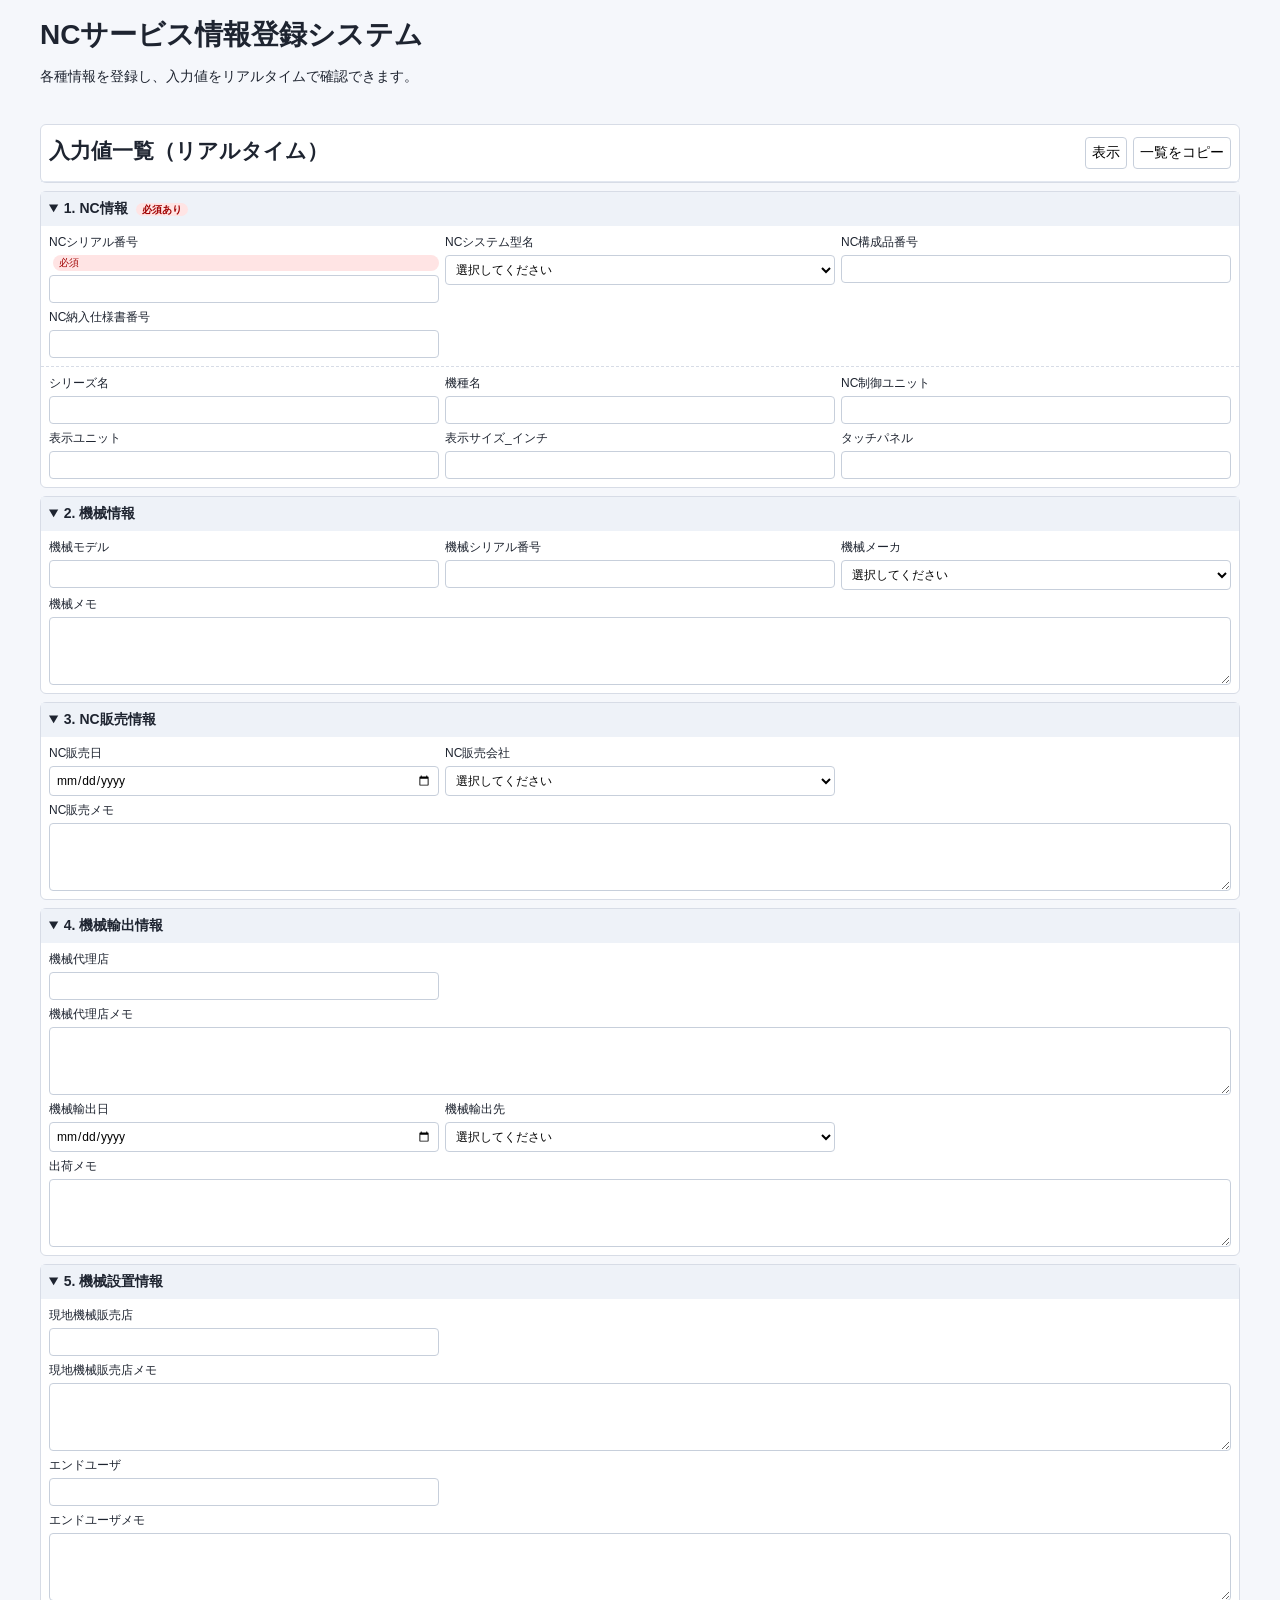
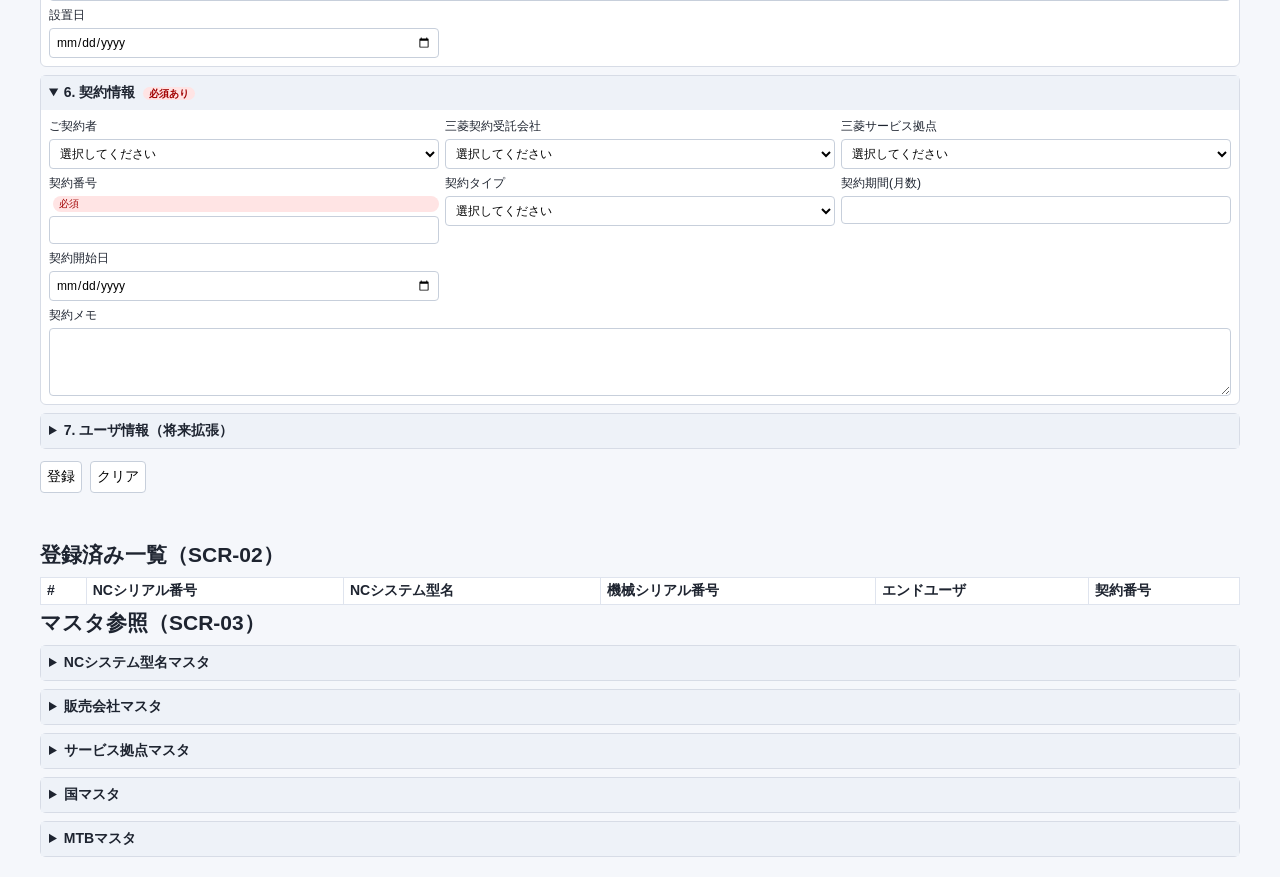
==== index.html @ c109bd51 "入力値一覧パネルを折りたたみ可能にして初期表示を縮小 Agent-Logs-Url: https://github.com/yoshidak1121-cmd/GDH_input-_MachineInf" ====
<!doctype html>
<html lang="ja">
<head>
  <meta charset="UTF-8" />
  <meta name="viewport" content="width=device-width, initial-scale=1.0" />
  <title>NCサービス情報登録システム</title>
  <link rel="stylesheet" href="css/style.css" />
</head>
<body>
  <header>
    <h1>NCサービス情報登録システム</h1>
    <p>各種情報を登録し、入力値をリアルタイムで確認できます。</p>
  </header>

  <main>
    <section id="live-summary" class="sticky-panel">
      <div class="panel-head">
        <h2>入力値一覧（リアルタイム）</h2>
        <div class="panel-actions">
          <button type="button" id="toggle-live-summary-btn" aria-expanded="false" aria-controls="live-summary-body">表示</button>
          <button type="button" id="copy-list-btn">一覧をコピー</button>
        </div>
      </div>
      <div class="panel-body" id="live-summary-body" hidden>
        <table id="current-values-table">
          <thead><tr><th>項目</th><th>値</th></tr></thead>
          <tbody></tbody>
        </table>
      </div>
    </section>

    <form id="registration-form" novalidate>
      <details open>
        <summary>1. NC情報 <span class="badge required">必須あり</span></summary>
        <div class="grid">
          <label>NCシリアル番号 <span class="badge required">必須</span><input name="ncSerial" required maxlength="100" /></label>
          <label>NCシステム型名
            <select name="ncSystemModel"><option value="">選択してください</option></select>
          </label>
          <label>NC構成品番号<input name="ncPartNumber" maxlength="100" /></label>
          <label>NC納入仕様書番号<input name="ncSpecNumber" maxlength="100" /></label>
        </div>
        <div class="sub-grid">
          <label>シリーズ名<input name="seriesName" readonly /></label>
          <label>機種名<input name="modelName" readonly /></label>
          <label>NC制御ユニット<input name="controlUnit" readonly /></label>
          <label>表示ユニット<input name="displayUnit" readonly /></label>
          <label>表示サイズ_インチ<input name="displaySizeInch" readonly /></label>
          <label>タッチパネル<input name="touchPanel" readonly /></label>
        </div>
      </details>

      <details open>
        <summary>2. 機械情報</summary>
        <div class="grid">
          <label>機械モデル<input name="machineModel" /></label>
          <label>機械シリアル番号<input name="machineSerial" /></label>
          <label>機械メーカ
            <select name="machineMaker"><option value="">選択してください</option></select>
          </label>
          <label class="full">機械メモ<textarea name="machineMemo" maxlength="300"></textarea></label>
        </div>
      </details>

      <details open>
        <summary>3. NC販売情報</summary>
        <div class="grid">
          <label>NC販売日<input name="ncSaleDate" type="date" /></label>
          <label>NC販売会社
            <select name="ncSalesCompany"><option value="">選択してください</option></select>
          </label>
          <label class="full">NC販売メモ<textarea name="ncSaleMemo" maxlength="300"></textarea></label>
        </div>
      </details>

      <details open>
        <summary>4. 機械輸出情報</summary>
        <div class="grid">
          <label>機械代理店<input name="machineAgency" /></label>
          <label class="full">機械代理店メモ<textarea name="machineAgencyMemo" maxlength="300"></textarea></label>
          <label>機械輸出日<input name="machineExportDate" type="date" /></label>
          <label>機械輸出先
            <select name="exportCountry"><option value="">選択してください</option></select>
          </label>
          <label class="full">出荷メモ<textarea name="shipmentMemo" maxlength="300"></textarea></label>
        </div>
      </details>

      <details open>
        <summary>5. 機械設置情報</summary>
        <div class="grid">
          <label>現地機械販売店<input name="localDealer" /></label>
          <label class="full">現地機械販売店メモ<textarea name="localDealerMemo" maxlength="300"></textarea></label>
          <label>エンドユーザ<input name="endUser" /></label>
          <label class="full">エンドユーザメモ<textarea name="endUserMemo" maxlength="300"></textarea></label>
          <label>設置日<input name="installationDate" type="date" /></label>
        </div>
      </details>

      <details open>
        <summary>6. 契約情報 <span class="badge required">必須あり</span></summary>
        <div class="grid">
          <label>ご契約者
            <select name="contractCustomerType">
              <option value="">選択してください</option>
              <option value="MTB">MTB</option>
              <option value="Dealer">Dealer</option>
              <option value="EndUser">EndUser</option>
            </select>
          </label>
          <label>三菱契約受託会社
            <select name="contractCompany"><option value="">選択してください</option></select>
          </label>
          <label>三菱サービス拠点
            <select name="serviceBase"><option value="">選択してください</option></select>
          </label>
          <label>契約番号 <span class="badge required">必須</span><input name="contractNumber" required /></label>
          <label>契約タイプ
            <select name="contractType">
              <option value="">選択してください</option>
              <option value="FULL">FULL</option>
              <option value="PARTS">PARTS</option>
              <option value="EWC">EWC</option>
            </select>
          </label>
          <label for="contractMonths">契約期間(月数)
            <input id="contractMonths" name="contractMonths" type="number" min="0" step="1" inputmode="numeric" />
          </label>
          <label>契約開始日<input name="contractStartDate" type="date" /></label>
          <label class="full">契約メモ<textarea name="contractMemo" maxlength="300"></textarea></label>
        </div>
      </details>

      <details>
        <summary>7. ユーザ情報（将来拡張）</summary>
        <div class="grid">
          <label>ユーザID<input name="userId" /></label>
          <label>ユーザ種別
            <select name="userType">
              <option value="">選択してください</option>
              <option value="MTB">MTB</option>
              <option value="Dealer">Dealer</option>
              <option value="EndUser">EndUser</option>
              <option value="Mitsubishi">Mitsubishi</option>
            </select>
          </label>
          <label>会社名<input name="companyName" /></label>
          <label>部署名<input name="departmentName" /></label>
          <label>担当者名<input name="contactName" /></label>
          <label>メールアドレス<input name="email" type="email" /></label>
          <label>電話番号<input name="phone" /></label>
          <label>国
            <select name="userCountry"><option value="">選択してください</option></select>
          </label>
          <label class="full">住所<textarea name="address" maxlength="300"></textarea></label>
          <label class="full">備考<textarea name="userNote" maxlength="300"></textarea></label>
        </div>
      </details>

      <div class="actions">
        <button type="submit">登録</button>
        <button type="button" id="clear-btn">クリア</button>
      </div>
      <p id="form-error" role="alert"></p>
    </form>

    <section>
      <h2>登録済み一覧（SCR-02）</h2>
      <table id="records-table">
        <thead>
          <tr>
            <th>#</th><th>NCシリアル番号</th><th>NCシステム型名</th><th>機械シリアル番号</th><th>エンドユーザ</th><th>契約番号</th>
          </tr>
        </thead>
        <tbody></tbody>
      </table>
    </section>

    <section>
      <h2>マスタ参照（SCR-03）</h2>
      <div id="master-reference"></div>
    </section>
  </main>

  <script type="module" src="js/app.js"></script>
</body>
</html>
---- css/style.css ----
:root {
  font-family: "Segoe UI", "Hiragino Kaku Gothic ProN", Meiryo, sans-serif;
  font-size: 14px;
}

body {
  margin: 0;
  background: #f5f7fb;
  color: #1e2430;
}

header, main {
  max-width: 1200px;
  margin: 0 auto;
  padding: 12px;
}

h1, h2 {
  margin: 4px 0 8px;
}

details {
  border: 1px solid #d7dce6;
  background: #fff;
  border-radius: 6px;
  margin-bottom: 8px;
}

summary {
  cursor: pointer;
  font-weight: 600;
  padding: 8px;
  background: #eef2f8;
}

.grid, .sub-grid {
  display: grid;
  grid-template-columns: repeat(3, minmax(220px, 1fr));
  gap: 6px;
  padding: 8px;
}

.sub-grid {
  border-top: 1px dashed #d7dce6;
}

.full {
  grid-column: 1 / -1;
}

label {
  display: flex;
  flex-direction: column;
  gap: 4px;
  font-size: 12px;
}

input, select, textarea, button {
  font: inherit;
  padding: 6px;
  border: 1px solid #c7cfdb;
  border-radius: 4px;
  background: #fff;
}

textarea {
  min-height: 54px;
  resize: vertical;
}

.badge {
  font-size: 10px;
  padding: 1px 6px;
  border-radius: 999px;
  margin-left: 4px;
}

.badge.required {
  background: #ffe4e4;
  color: #a10000;
}

.actions {
  display: flex;
  gap: 8px;
  margin: 12px 0;
}

.sticky-panel {
  position: sticky;
  top: 0;
  z-index: 3;
  background: #ffffffee;
  backdrop-filter: blur(2px);
  border: 1px solid #d7dce6;
  border-radius: 6px;
  margin-bottom: 8px;
}

.panel-head {
  display: flex;
  justify-content: space-between;
  align-items: center;
  padding: 8px;
  border-bottom: 1px solid #e2e7f0;
}

.panel-actions {
  display: flex;
  gap: 6px;
}

.panel-body {
  max-height: 160px;
  overflow: auto;
}

#form-error {
  font-weight: 600;
  min-height: 20px;
}

#form-error.error {
  color: #a10000;
}

#form-error.success {
  color: #0a6a2f;
}

table {
  border-collapse: collapse;
  width: 100%;
  background: #fff;
}

th, td {
  border: 1px solid #dfe4ee;
  padding: 4px 6px;
  text-align: left;
  vertical-align: top;
}

@media (max-width: 900px) {
  .grid, .sub-grid {
    grid-template-columns: 1fr;
  }
}
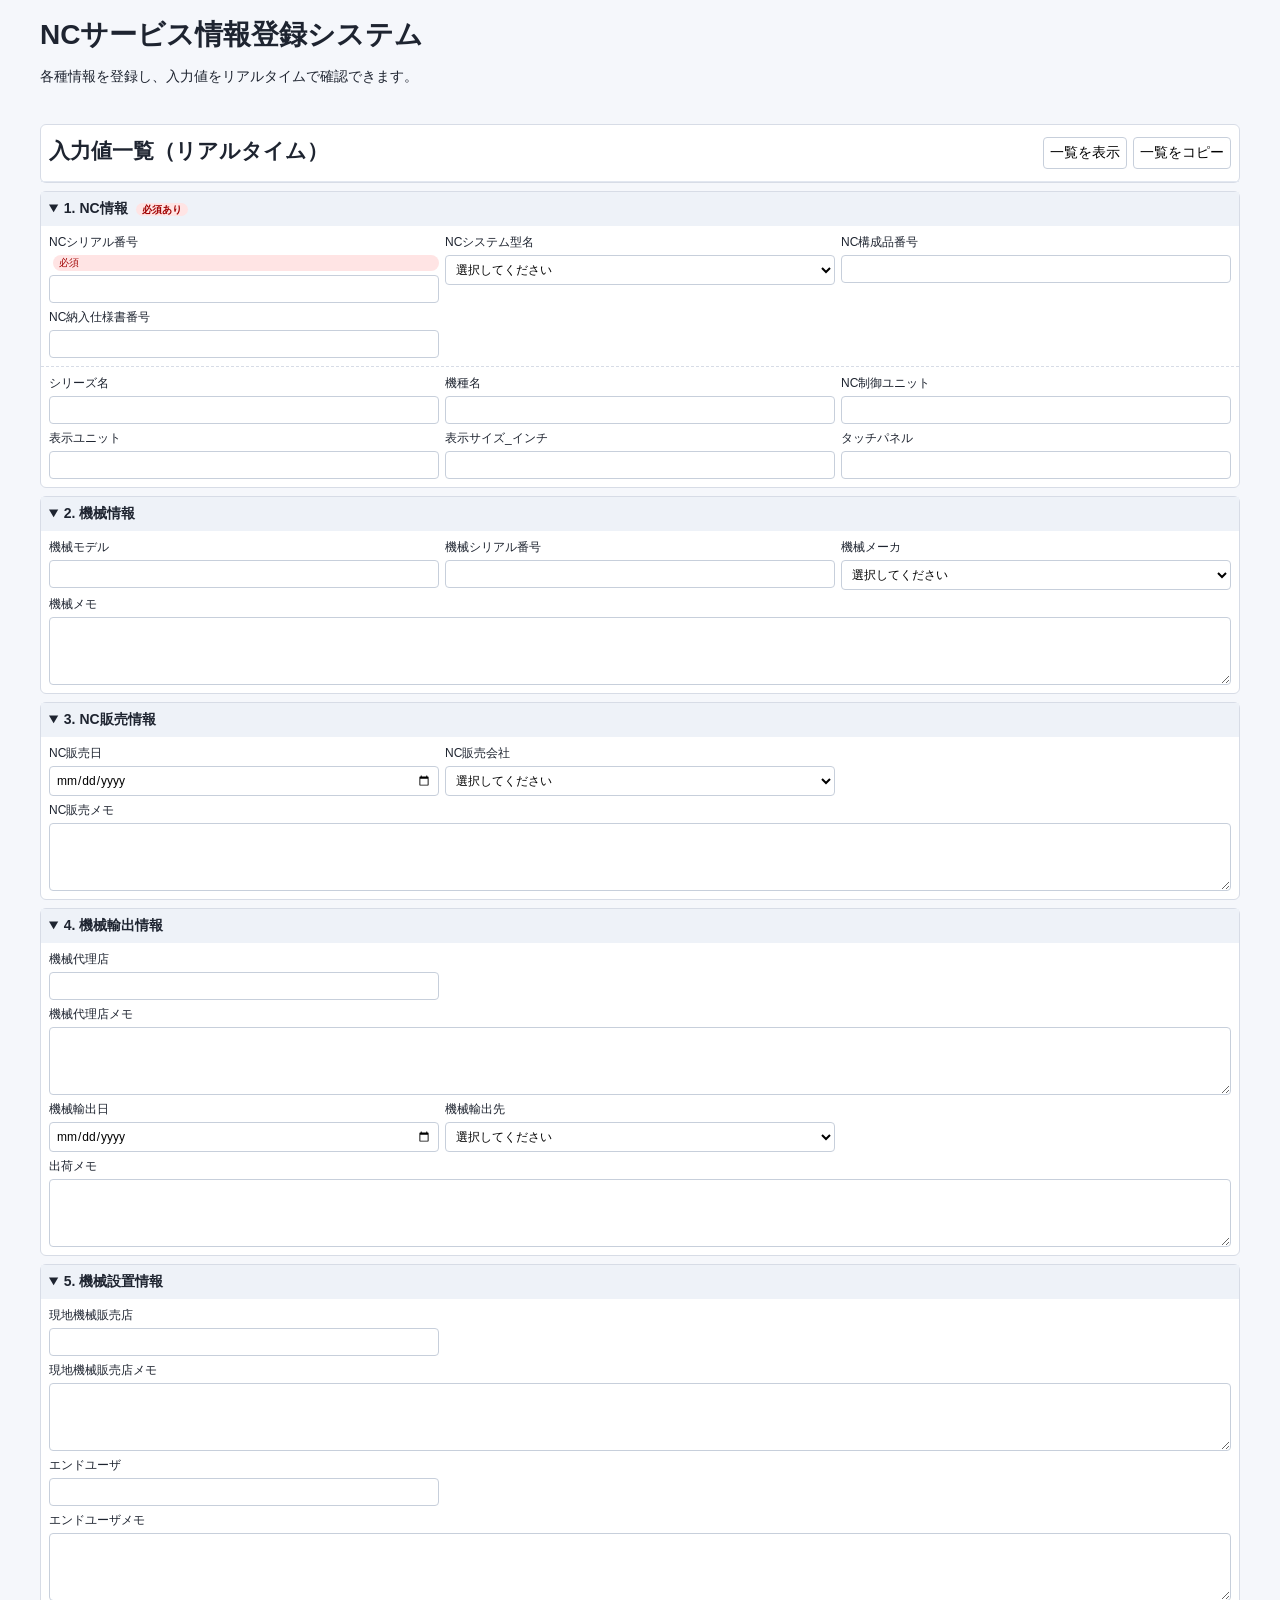
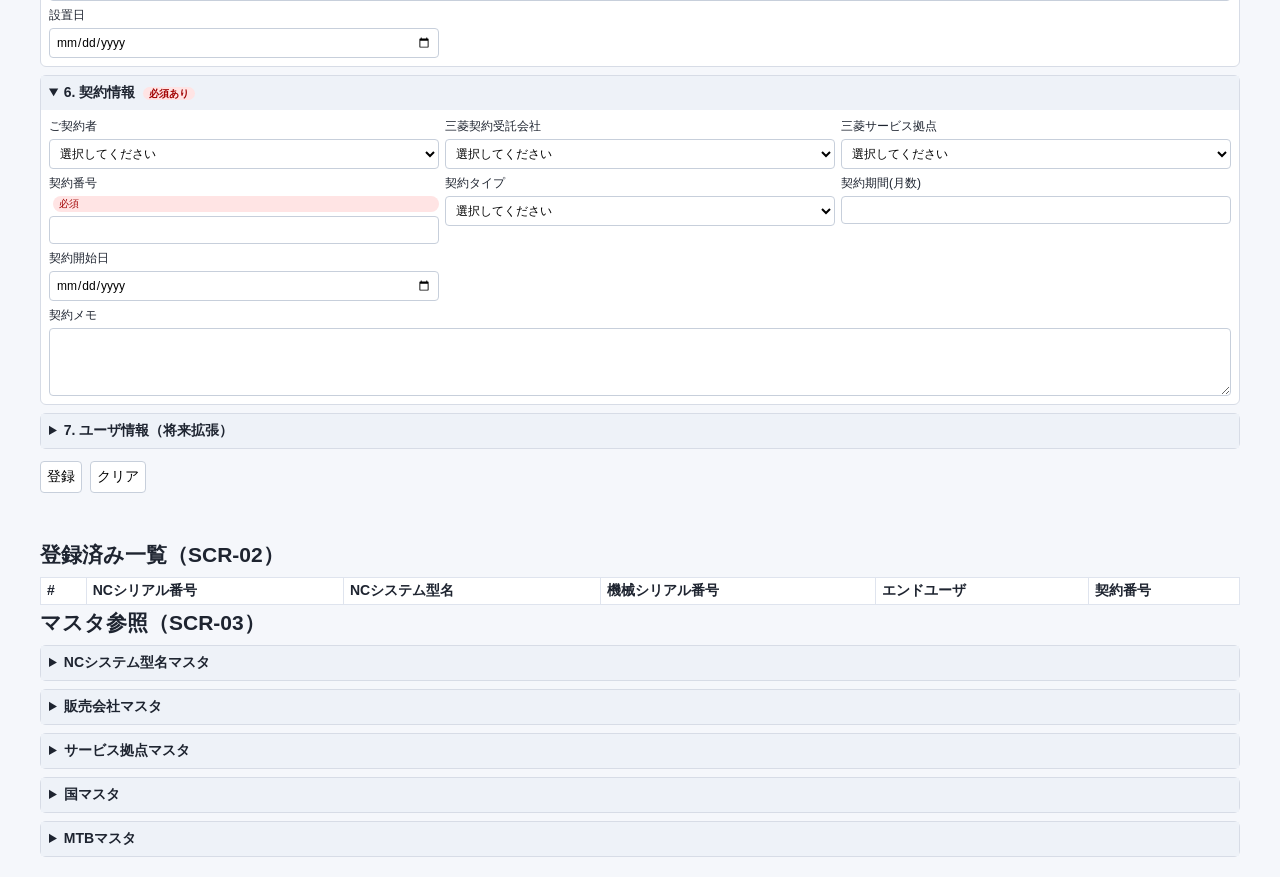
==== commit 435954f4: "表示トグル文言を初期状態に合わせて明確化 Agent-Logs-Url: https://github.com/yoshidak1121-cmd/GDH_input-_MachineInfo/sess" ====
--- a/index.html
+++ b/index.html
@@ -17,7 +17,7 @@
       <div class="panel-head">
         <h2>入力値一覧（リアルタイム）</h2>
         <div class="panel-actions">
-          <button type="button" id="toggle-live-summary-btn" aria-expanded="false" aria-controls="live-summary-body">表示</button>
+          <button type="button" id="toggle-live-summary-btn" aria-expanded="false" aria-controls="live-summary-body">一覧を表示</button>
           <button type="button" id="copy-list-btn">一覧をコピー</button>
         </div>
       </div>
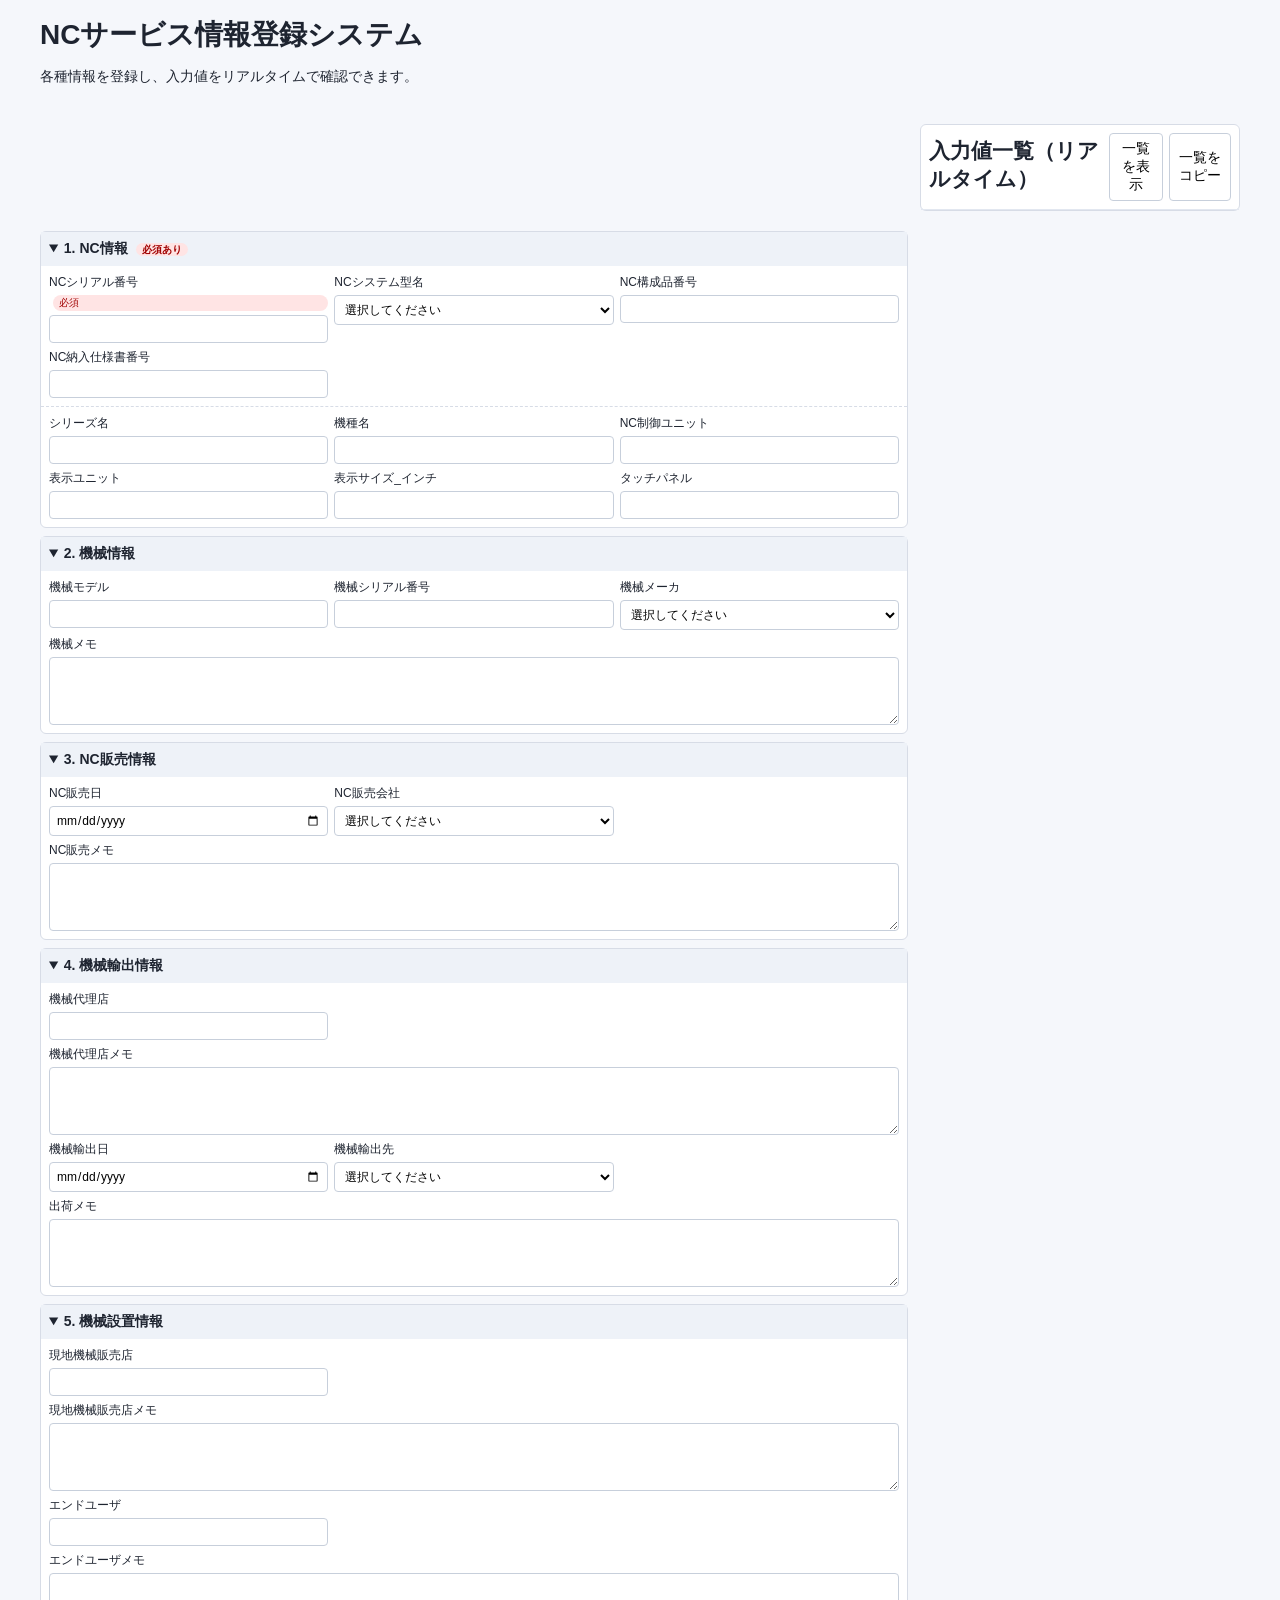
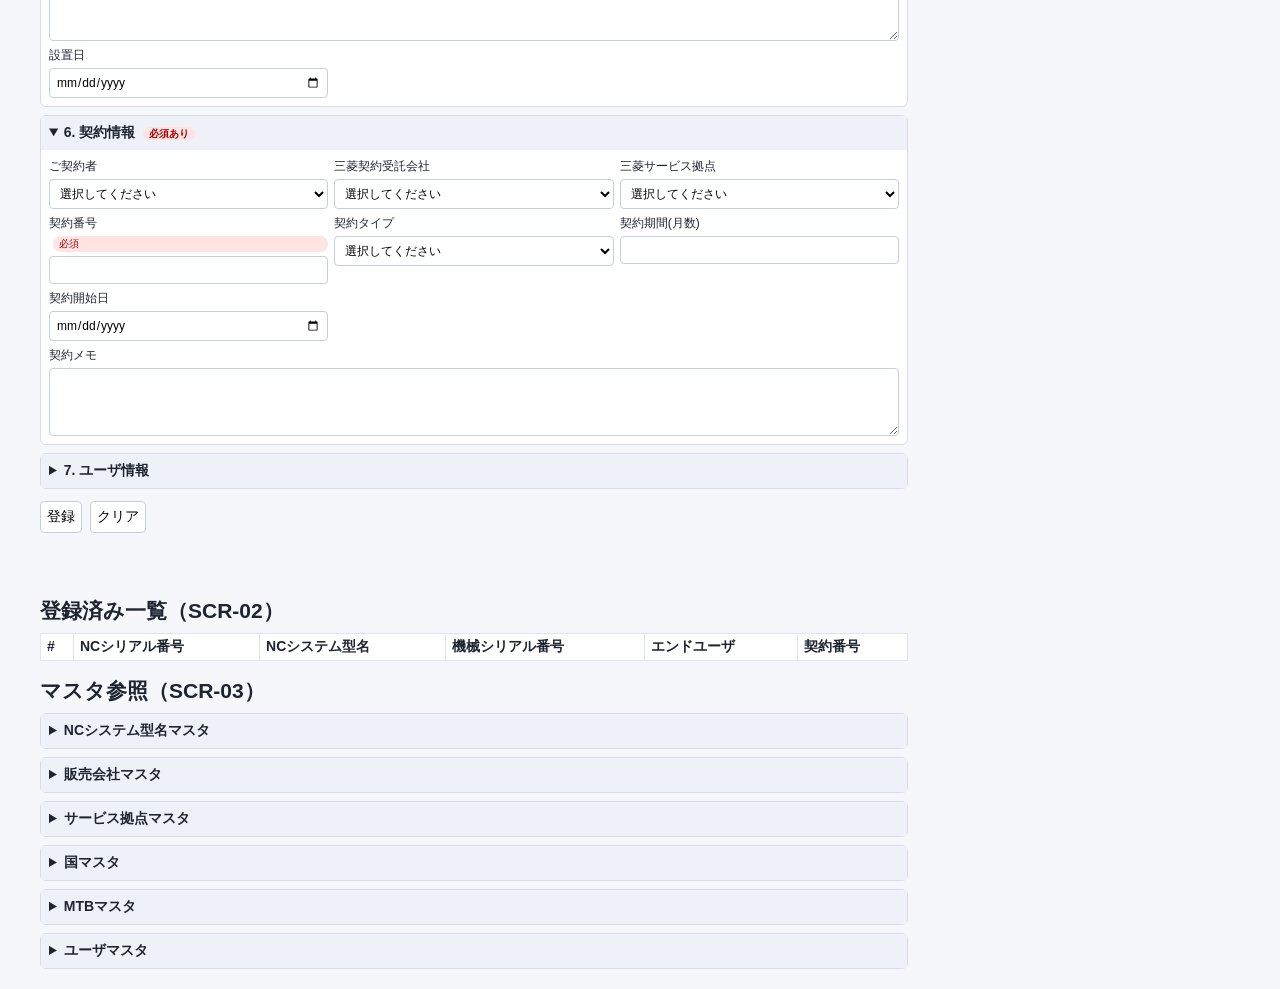
==== commit c5605b98: "ユーザマスタ追加と入力値一覧の右側固定表示対応 Agent-Logs-Url: https://github.com/yoshidak1121-cmd/GDH_input-_MachineInfo/s" ====
--- a/index.html
+++ b/index.html
@@ -15,13 +15,14 @@
   <main>
     <section id="live-summary" class="sticky-panel">
       <div class="panel-head">
-        <h2>入力値一覧（リアルタイム）</h2>
+        <h2 id="live-summary-heading">入力値一覧（リアルタイム）</h2>
         <div class="panel-actions">
           <button type="button" id="toggle-live-summary-btn" aria-expanded="false" aria-controls="live-summary-body">一覧を表示</button>
           <button type="button" id="copy-list-btn">一覧をコピー</button>
+          <span id="live-summary-status" class="sr-only" aria-live="polite"></span>
         </div>
       </div>
-      <div class="panel-body" id="live-summary-body" hidden>
+      <div class="panel-body" id="live-summary-body" role="region" aria-labelledby="live-summary-heading" hidden>
         <table id="current-values-table">
           <thead><tr><th>項目</th><th>値</th></tr></thead>
           <tbody></tbody>
@@ -132,16 +133,14 @@
       </details>
 
       <details>
-        <summary>7. ユーザ情報（将来拡張）</summary>
+        <summary>7. ユーザ情報</summary>
         <div class="grid">
-          <label>ユーザID<input name="userId" /></label>
+          <label>ユーザID
+            <select name="userId"><option value="">選択してください</option></select>
+          </label>
           <label>ユーザ種別
             <select name="userType">
               <option value="">選択してください</option>
-              <option value="MTB">MTB</option>
-              <option value="Dealer">Dealer</option>
-              <option value="EndUser">EndUser</option>
-              <option value="Mitsubishi">Mitsubishi</option>
             </select>
           </label>
           <label>会社名<input name="companyName" /></label>
--- a/css/style.css
+++ b/css/style.css
@@ -13,6 +13,13 @@
   max-width: 1200px;
   margin: 0 auto;
   padding: 12px;
+}
+
+main {
+  display: grid;
+  grid-template-columns: minmax(0, 1fr) 320px;
+  gap: 12px;
+  align-items: start;
 }
 
 h1, h2 {
@@ -88,13 +95,22 @@
 
 .sticky-panel {
   position: sticky;
-  top: 0;
+  top: 12px;
   z-index: 3;
   background: #ffffffee;
   backdrop-filter: blur(2px);
   border: 1px solid #d7dce6;
   border-radius: 6px;
   margin-bottom: 8px;
+}
+
+#live-summary {
+  grid-column: 2;
+}
+
+#registration-form,
+main > section:not(#live-summary) {
+  grid-column: 1;
 }
 
 .panel-head {
@@ -108,6 +124,18 @@
 .panel-actions {
   display: flex;
   gap: 6px;
+}
+
+.sr-only {
+  position: absolute;
+  width: 1px;
+  height: 1px;
+  margin: -1px;
+  padding: 0;
+  overflow: hidden;
+  clip: rect(0, 0, 0, 0);
+  white-space: nowrap;
+  border: 0;
 }
 
 .panel-body {
@@ -142,6 +170,10 @@
 }
 
 @media (max-width: 900px) {
+  main {
+    display: block;
+  }
+
   .grid, .sub-grid {
     grid-template-columns: 1fr;
   }
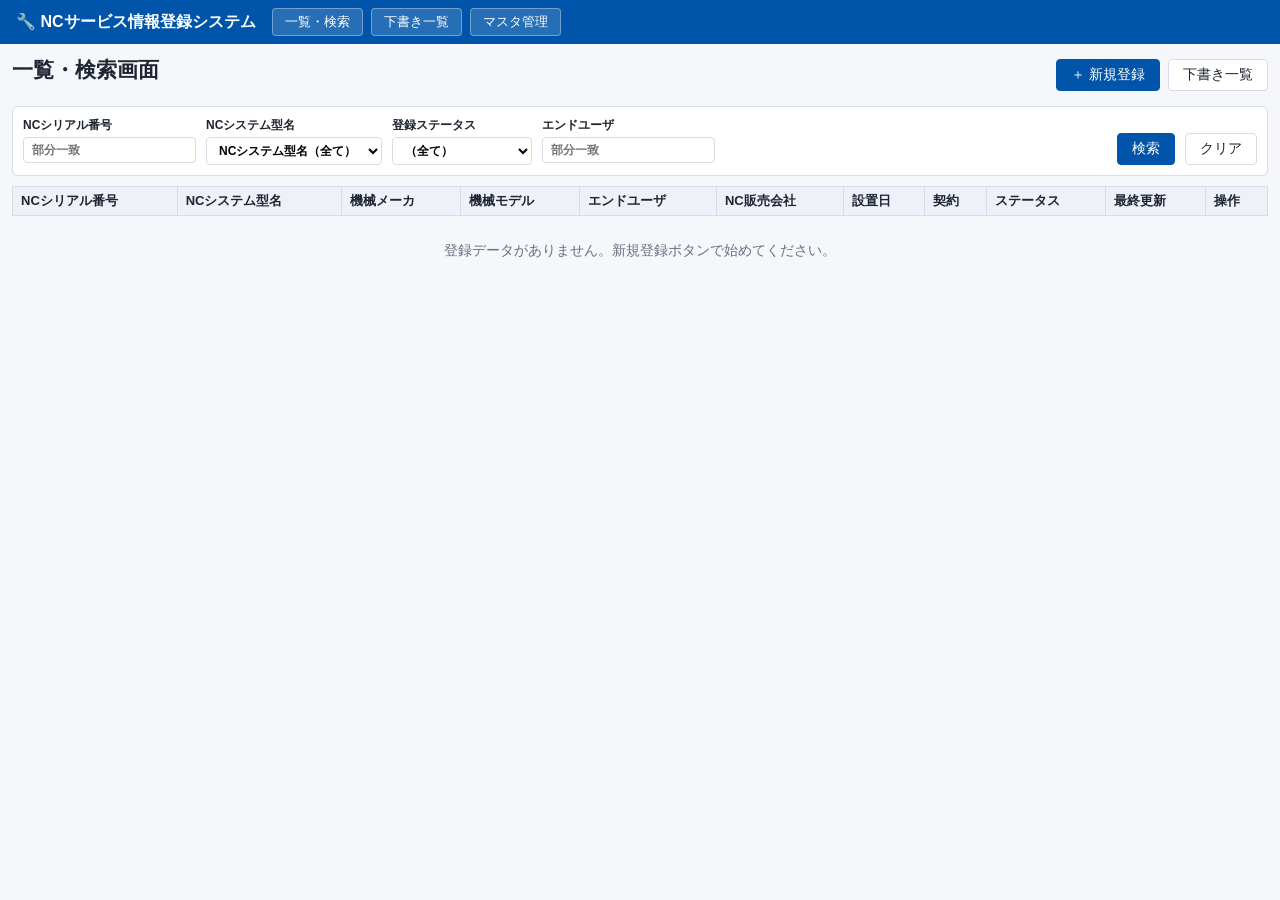
==== commit 0d548296: "Implement CNC service info registration system: wizard UI, contract table, draft save, master manage" ====
--- a/index.html
+++ b/index.html
@@ -7,180 +7,388 @@
   <link rel="stylesheet" href="css/style.css" />
 </head>
 <body>
-  <header>
-    <h1>NCサービス情報登録システム</h1>
-    <p>各種情報を登録し、入力値をリアルタイムで確認できます。</p>
-  </header>
-
-  <main>
-    <section id="live-summary" class="sticky-panel">
-      <div class="panel-head">
-        <h2 id="live-summary-heading">入力値一覧（リアルタイム）</h2>
-        <div class="panel-actions">
-          <button type="button" id="toggle-live-summary-btn" aria-expanded="false" aria-controls="live-summary-body">一覧を表示</button>
-          <button type="button" id="copy-list-btn">一覧をコピー</button>
-          <span id="live-summary-status" class="sr-only" aria-live="polite"></span>
-        </div>
-      </div>
-      <div class="panel-body" id="live-summary-body" role="region" aria-labelledby="live-summary-heading" hidden>
-        <table id="current-values-table">
-          <thead><tr><th>項目</th><th>値</th></tr></thead>
-          <tbody></tbody>
-        </table>
-      </div>
-    </section>
-
-    <form id="registration-form" novalidate>
-      <details open>
-        <summary>1. NC情報 <span class="badge required">必須あり</span></summary>
-        <div class="grid">
-          <label>NCシリアル番号 <span class="badge required">必須</span><input name="ncSerial" required maxlength="100" /></label>
+
+<header>
+  <h1>🔧 NCサービス情報登録システム</h1>
+  <nav>
+    <button id="nav-list">一覧・検索</button>
+    <button id="nav-drafts">下書き一覧</button>
+    <button id="nav-masters">マスタ管理</button>
+  </nav>
+</header>
+
+<main>
+
+<!-- ============================================================
+     S01: 一覧・検索画面
+     ============================================================ -->
+<section id="screen-s01" class="screen active">
+  <div class="screen-header">
+    <h2>一覧・検索画面</h2>
+    <div class="screen-header-actions">
+      <button id="btn-new-reg" class="btn-primary">＋ 新規登録</button>
+      <button id="btn-drafts-nav">下書き一覧</button>
+    </div>
+  </div>
+
+  <div class="search-panel">
+    <div class="search-fields">
+      <label>NCシリアル番号<input id="search-serial" type="text" placeholder="部分一致" /></label>
+      <label>NCシステム型名<select id="search-model"><option value="">（全て）</option></select></label>
+      <label>登録ステータス
+        <select id="search-status">
+          <option value="">（全て）</option>
+          <option>下書き</option>
+          <option>基本情報登録済み</option>
+          <option>設置情報登録済み</option>
+          <option>契約情報登録済み</option>
+          <option>契約未登録</option>
+          <option>要確認</option>
+          <option>登録完了</option>
+        </select>
+      </label>
+      <label>エンドユーザ<input id="search-enduser" type="text" placeholder="部分一致" /></label>
+    </div>
+    <button id="btn-search" class="btn-primary">検索</button>
+    <button id="btn-clear-search">クリア</button>
+  </div>
+
+  <div class="table-container">
+    <table>
+      <thead>
+        <tr>
+          <th>NCシリアル番号</th><th>NCシステム型名</th><th>機械メーカ</th>
+          <th>機械モデル</th><th>エンドユーザ</th><th>NC販売会社</th>
+          <th>設置日</th><th>契約</th><th>ステータス</th><th>最終更新</th><th>操作</th>
+        </tr>
+      </thead>
+      <tbody id="s01-tbody"></tbody>
+    </table>
+    <p id="s01-empty" class="no-data" style="display:none">登録データがありません。新規登録ボタンで始めてください。</p>
+  </div>
+</section>
+
+<!-- ============================================================
+     S02: 新規登録開始画面
+     ============================================================ -->
+<section id="screen-s02" class="screen">
+  <h2>新規登録開始</h2>
+  <div class="start-form">
+    <p>まずNCシリアル番号を入力してください。<br>シリアル番号だけでも下書き保存できます。</p>
+    <label>NCシリアル番号 <span class="badge required">必須</span>
+      <input id="s02-serial" type="text" maxlength="60" placeholder="例: SN-2024-001" />
+    </label>
+    <div id="s02-error" class="messages-box"></div>
+    <div style="display:flex; gap:8px; margin-top:12px;">
+      <button id="s02-back">← 戻る</button>
+      <button id="s02-next" class="btn-primary">次へ（基本情報登録）→</button>
+    </div>
+  </div>
+</section>
+
+<!-- ============================================================
+     Wizard: S03 / S04 / S05 / S06
+     ============================================================ -->
+<section id="screen-wizard" class="screen">
+
+  <!-- Step indicator -->
+  <div class="step-indicator" id="step-indicator">
+    <div class="step-item current" data-step="1">
+      <span class="step-num">1</span>NC基本情報
+    </div>
+    <span class="step-sep">›</span>
+    <div class="step-item future" data-step="2">
+      <span class="step-num">2</span>輸出・設置情報
+    </div>
+    <span class="step-sep">›</span>
+    <div class="step-item future" data-step="3">
+      <span class="step-num">3</span>契約情報
+    </div>
+    <span class="step-sep">›</span>
+    <div class="step-item future" data-step="4">
+      <span class="step-num">4</span>確認
+    </div>
+  </div>
+
+  <!-- ---- Step 1: S03 基本情報 ---- -->
+  <div id="step-1" class="wizard-step active">
+    <div class="screen-header">
+      <h2>基本情報登録 <small id="s03-serial-display" style="color:#0055aa;font-size:14px;"></small></h2>
+    </div>
+    <div id="step1-messages" class="messages-box"></div>
+
+    <form id="form-step1" novalidate>
+
+      <!-- NC情報 -->
+      <div class="field-group">
+        <h4>● NC情報</h4>
+        <div class="grid">
+          <label>NCシリアル番号
+            <input value="" readonly id="s03-serial-display-input" name="__serial_display"
+                   style="background:#f0f2f6;color:#555;" />
+          </label>
           <label>NCシステム型名
-            <select name="ncSystemModel"><option value="">選択してください</option></select>
-          </label>
-          <label>NC構成品番号<input name="ncPartNumber" maxlength="100" /></label>
-          <label>NC納入仕様書番号<input name="ncSpecNumber" maxlength="100" /></label>
-        </div>
-        <div class="sub-grid">
-          <label>シリーズ名<input name="seriesName" readonly /></label>
-          <label>機種名<input name="modelName" readonly /></label>
-          <label>NC制御ユニット<input name="controlUnit" readonly /></label>
-          <label>表示ユニット<input name="displayUnit" readonly /></label>
-          <label>表示サイズ_インチ<input name="displaySizeInch" readonly /></label>
-          <label>タッチパネル<input name="touchPanel" readonly /></label>
-        </div>
-      </details>
-
-      <details open>
-        <summary>2. 機械情報</summary>
-        <div class="grid">
-          <label>機械モデル<input name="machineModel" /></label>
-          <label>機械シリアル番号<input name="machineSerial" /></label>
+            <div style="display:flex;gap:6px;align-items:center;">
+              <select name="nc_system_model" style="flex:1;"></select>
+              <button type="button" id="btn-quick-nc" class="btn-sm" title="簡易登録">＋</button>
+            </div>
+          </label>
+          <label>NC構成品番号<input name="nc_bom_no" type="text" maxlength="30" /></label>
+          <label>NC納入仕様書番号<input name="nc_spec_no" type="text" maxlength="20" /></label>
+        </div>
+        <!-- NC system attributes (auto-fill) -->
+        <div class="nc-attrs">
+          <div class="nc-attr-item"><span>シリーズ名:</span><span id="attr-series">-</span></div>
+          <div class="nc-attr-item"><span>機種名:</span><span id="attr-model">-</span></div>
+          <div class="nc-attr-item"><span>NC制御ユニット:</span><span id="attr-control">-</span></div>
+          <div class="nc-attr-item"><span>表示ユニット:</span><span id="attr-display">-</span></div>
+          <div class="nc-attr-item"><span>表示サイズ:</span><span id="attr-size">-</span></div>
+          <div class="nc-attr-item"><span>タッチパネル:</span><span id="attr-touch">-</span></div>
+        </div>
+      </div>
+
+      <!-- 機械情報 -->
+      <div class="field-group">
+        <h4>● 機械情報</h4>
+        <div class="grid">
+          <label>機械モデル<input name="machine_model" type="text" maxlength="100" /></label>
+          <label>機械シリアル番号<input name="machine_serial_no" type="text" maxlength="100" /></label>
           <label>機械メーカ
-            <select name="machineMaker"><option value="">選択してください</option></select>
-          </label>
-          <label class="full">機械メモ<textarea name="machineMemo" maxlength="300"></textarea></label>
-        </div>
-      </details>
-
-      <details open>
-        <summary>3. NC販売情報</summary>
-        <div class="grid">
-          <label>NC販売日<input name="ncSaleDate" type="date" /></label>
-          <label>NC販売会社
-            <select name="ncSalesCompany"><option value="">選択してください</option></select>
-          </label>
-          <label class="full">NC販売メモ<textarea name="ncSaleMemo" maxlength="300"></textarea></label>
-        </div>
-      </details>
-
-      <details open>
-        <summary>4. 機械輸出情報</summary>
-        <div class="grid">
-          <label>機械代理店<input name="machineAgency" /></label>
-          <label class="full">機械代理店メモ<textarea name="machineAgencyMemo" maxlength="300"></textarea></label>
-          <label>機械輸出日<input name="machineExportDate" type="date" /></label>
-          <label>機械輸出先
-            <select name="exportCountry"><option value="">選択してください</option></select>
-          </label>
-          <label class="full">出荷メモ<textarea name="shipmentMemo" maxlength="300"></textarea></label>
-        </div>
-      </details>
-
-      <details open>
-        <summary>5. 機械設置情報</summary>
-        <div class="grid">
-          <label>現地機械販売店<input name="localDealer" /></label>
-          <label class="full">現地機械販売店メモ<textarea name="localDealerMemo" maxlength="300"></textarea></label>
-          <label>エンドユーザ<input name="endUser" /></label>
-          <label class="full">エンドユーザメモ<textarea name="endUserMemo" maxlength="300"></textarea></label>
-          <label>設置日<input name="installationDate" type="date" /></label>
-        </div>
-      </details>
-
-      <details open>
-        <summary>6. 契約情報 <span class="badge required">必須あり</span></summary>
-        <div class="grid">
-          <label>ご契約者
-            <select name="contractCustomerType">
-              <option value="">選択してください</option>
-              <option value="MTB">MTB</option>
-              <option value="Dealer">Dealer</option>
-              <option value="EndUser">EndUser</option>
-            </select>
-          </label>
-          <label>三菱契約受託会社
-            <select name="contractCompany"><option value="">選択してください</option></select>
-          </label>
-          <label>三菱サービス拠点
-            <select name="serviceBase"><option value="">選択してください</option></select>
-          </label>
-          <label>契約番号 <span class="badge required">必須</span><input name="contractNumber" required /></label>
-          <label>契約タイプ
-            <select name="contractType">
-              <option value="">選択してください</option>
-              <option value="FULL">FULL</option>
-              <option value="PARTS">PARTS</option>
-              <option value="EWC">EWC</option>
-            </select>
-          </label>
-          <label for="contractMonths">契約期間(月数)
-            <input id="contractMonths" name="contractMonths" type="number" min="0" step="1" inputmode="numeric" />
-          </label>
-          <label>契約開始日<input name="contractStartDate" type="date" /></label>
-          <label class="full">契約メモ<textarea name="contractMemo" maxlength="300"></textarea></label>
-        </div>
-      </details>
-
-      <details>
-        <summary>7. ユーザ情報</summary>
-        <div class="grid">
-          <label>ユーザID
-            <select name="userId"><option value="">選択してください</option></select>
-          </label>
-          <label>ユーザ種別
-            <select name="userType">
-              <option value="">選択してください</option>
-            </select>
-          </label>
-          <label>会社名<input name="companyName" /></label>
-          <label>部署名<input name="departmentName" /></label>
-          <label>担当者名<input name="contactName" /></label>
-          <label>メールアドレス<input name="email" type="email" /></label>
-          <label>電話番号<input name="phone" /></label>
-          <label>国
-            <select name="userCountry"><option value="">選択してください</option></select>
-          </label>
-          <label class="full">住所<textarea name="address" maxlength="300"></textarea></label>
-          <label class="full">備考<textarea name="userNote" maxlength="300"></textarea></label>
-        </div>
-      </details>
-
-      <div class="actions">
-        <button type="submit">登録</button>
-        <button type="button" id="clear-btn">クリア</button>
-      </div>
-      <p id="form-error" role="alert"></p>
+            <div style="display:flex;gap:6px;align-items:center;">
+              <select name="mtb_code" style="flex:1;"></select>
+              <button type="button" id="btn-quick-mtb" class="btn-sm" title="簡易登録">＋</button>
+            </div>
+          </label>
+          <label class="full">機械メモ（300文字以内）
+            <textarea name="machine_memo" maxlength="300"></textarea>
+          </label>
+        </div>
+      </div>
+
+      <!-- NC販売情報 -->
+      <div class="field-group">
+        <h4>● NC販売情報</h4>
+        <div class="grid">
+          <label>NC販売日<input name="nc_sales_date" type="date" /></label>
+          <label>NC販売会社<select name="nc_sales_company_code"></select></label>
+          <label class="full">NC販売メモ（300文字以内）
+            <textarea name="nc_sales_memo" maxlength="300"></textarea>
+          </label>
+        </div>
+      </div>
+
     </form>
 
-    <section>
-      <h2>登録済み一覧（SCR-02）</h2>
-      <table id="records-table">
+    <div class="wizard-actions">
+      <button id="btn-step1-cancel">× キャンセル</button>
+      <button id="btn-step1-draft">💾 下書き保存</button>
+      <button id="btn-step1-next" class="btn-primary">次へ（輸出・設置情報）→</button>
+    </div>
+  </div><!-- /step-1 -->
+
+  <!-- ---- Step 2: S04 輸出・設置情報 ---- -->
+  <div id="step-2" class="wizard-step">
+    <h2>輸出・設置情報登録</h2>
+    <div id="step2-messages" class="messages-box"></div>
+
+    <form id="form-step2" novalidate>
+
+      <!-- 機械輸出情報 -->
+      <div class="field-group">
+        <h4>● 機械輸出情報</h4>
+        <div class="grid">
+          <label>機械代理店<input name="machine_agent" type="text" maxlength="100" /></label>
+          <label class="full">機械代理店メモ（300文字以内）
+            <textarea name="machine_agent_memo" maxlength="300"></textarea>
+          </label>
+          <label>機械輸出日<input name="export_date" type="date" /></label>
+          <label>機械輸出先<select name="export_country_code"></select></label>
+          <label class="full">出荷メモ（300文字以内）
+            <textarea name="shipment_memo" maxlength="300"></textarea>
+          </label>
+        </div>
+      </div>
+
+      <!-- 機械設置情報 -->
+      <div class="field-group">
+        <h4>● 機械設置情報</h4>
+        <div class="grid">
+          <label>現地機械販売店<input name="local_dealer" type="text" maxlength="100" /></label>
+          <label class="full">現地機械販売店メモ（300文字以内）
+            <textarea name="local_dealer_memo" maxlength="300"></textarea>
+          </label>
+          <label>エンドユーザ<input name="end_user" type="text" maxlength="100" /></label>
+          <label class="full">エンドユーザメモ（300文字以内）
+            <textarea name="end_user_memo" maxlength="300"></textarea>
+          </label>
+          <label>設置日<input name="installation_date" type="date" /></label>
+        </div>
+      </div>
+
+    </form>
+
+    <div class="wizard-actions">
+      <button id="btn-step2-back">← 戻る</button>
+      <button id="btn-step2-draft">💾 下書き保存</button>
+      <button id="btn-step2-skip">スキップ（契約情報へ）</button>
+      <button id="btn-step2-next" class="btn-primary">次へ（契約情報）→</button>
+    </div>
+  </div><!-- /step-2 -->
+
+  <!-- ---- Step 3: S05 契約情報 ---- -->
+  <div id="step-3" class="wizard-step">
+    <h2>契約情報登録</h2>
+    <div id="step3-messages" class="messages-box"></div>
+
+    <div style="margin-bottom:8px;">
+      <button id="btn-add-contract" class="btn-primary">＋ 契約追加</button>
+    </div>
+
+    <div class="contract-table-wrapper">
+      <table id="contract-table">
         <thead>
           <tr>
-            <th>#</th><th>NCシリアル番号</th><th>NCシステム型名</th><th>機械シリアル番号</th><th>エンドユーザ</th><th>契約番号</th>
+            <th style="width:36px">No</th>
+            <th>ご契約者</th>
+            <th>三菱契約受託会社</th>
+            <th>三菱サービス拠点</th>
+            <th>契約番号</th>
+            <th>契約タイプ</th>
+            <th>契約期間<br>（月数）</th>
+            <th>契約開始日</th>
+            <th>契約終了日</th>
+            <th style="min-width:120px">契約メモ</th>
+            <th style="width:70px">操作</th>
           </tr>
         </thead>
-        <tbody></tbody>
+        <tbody id="contract-tbody"></tbody>
       </table>
-    </section>
-
-    <section>
-      <h2>マスタ参照（SCR-03）</h2>
-      <div id="master-reference"></div>
-    </section>
-  </main>
-
-  <script type="module" src="js/app.js"></script>
+    </div>
+    <p id="contract-empty" style="color:#888;padding:10px 0;">契約行がありません。「契約追加」ボタンで行を追加してください。</p>
+
+    <div class="wizard-actions">
+      <button id="btn-step3-back">← 戻る</button>
+      <button id="btn-step3-draft">💾 下書き保存</button>
+      <button id="btn-step3-skip">契約なしで確認へ</button>
+      <button id="btn-step3-confirm" class="btn-primary">確認へ →</button>
+    </div>
+  </div><!-- /step-3 -->
+
+  <!-- ---- Step 4: S06 確認 ---- -->
+  <div id="step-4" class="wizard-step">
+    <h2>入力内容確認</h2>
+    <div id="confirm-messages" class="messages-box"></div>
+
+    <div class="confirm-section">
+      <h4>NC情報</h4>
+      <div id="confirm-nc"></div>
+    </div>
+    <div class="confirm-section">
+      <h4>機械情報</h4>
+      <div id="confirm-machine"></div>
+    </div>
+    <div class="confirm-section">
+      <h4>NC販売情報</h4>
+      <div id="confirm-sales"></div>
+    </div>
+    <div class="confirm-section">
+      <h4>輸出・設置情報</h4>
+      <div id="confirm-export"></div>
+    </div>
+    <div class="confirm-section">
+      <h4>契約情報</h4>
+      <div id="confirm-contracts"></div>
+    </div>
+
+    <div class="wizard-actions">
+      <button id="btn-confirm-back">← 戻る（契約情報を修正）</button>
+      <button id="btn-confirm-register" class="btn-primary">✓ 登録する</button>
+    </div>
+  </div><!-- /step-4 -->
+
+</section><!-- /screen-wizard -->
+
+<!-- ============================================================
+     S07: 登録完了画面
+     ============================================================ -->
+<section id="screen-s07" class="screen">
+  <div class="completion-box">
+    <div class="completion-icon">✅</div>
+    <h2>登録が完了しました</h2>
+    <p>NCシリアル番号: <strong id="s07-serial"></strong></p>
+    <p>ステータス: <strong id="s07-status"></strong></p>
+    <div class="completion-actions">
+      <button id="s07-new" class="btn-primary">＋ 新規登録</button>
+      <button id="s07-list">一覧へ戻る</button>
+      <button id="s07-add-contract">同NCに契約追加</button>
+    </div>
+  </div>
+</section>
+
+<!-- ============================================================
+     S09: 下書き・未完了一覧
+     ============================================================ -->
+<section id="screen-s09" class="screen">
+  <div class="screen-header">
+    <h2>下書き・未完了一覧</h2>
+    <button id="s09-back">← 一覧へ戻る</button>
+  </div>
+  <div class="table-container">
+    <table>
+      <thead>
+        <tr>
+          <th>NCシリアル番号</th><th>登録ステータス</th>
+          <th>未入力セクション</th><th>最終更新日</th><th>操作</th>
+        </tr>
+      </thead>
+      <tbody id="s09-tbody"></tbody>
+    </table>
+    <p id="s09-empty" class="no-data" style="display:none">下書きデータがありません。</p>
+  </div>
+</section>
+
+<!-- ============================================================
+     マスタ管理画面 (M01-M07)
+     ============================================================ -->
+<section id="screen-masters" class="screen">
+  <h2>マスタ管理</h2>
+  <div class="master-tabs">
+    <button class="master-tab-btn active" data-master="ncSystem">M01 NCシステム型名</button>
+    <button class="master-tab-btn" data-master="mtb">M02 MTB</button>
+    <button class="master-tab-btn" data-master="salesCompany">M03 販売会社</button>
+    <button class="master-tab-btn" data-master="serviceBase">M04 サービス拠点</button>
+    <button class="master-tab-btn" data-master="country">M05 国コード</button>
+    <button class="master-tab-btn" data-master="contractHolderType">M06 契約者区分</button>
+    <button class="master-tab-btn" data-master="contractType">M07 契約タイプ</button>
+  </div>
+  <div id="master-content"></div>
+</section>
+
+<!-- ============================================================
+     S08: マスタ簡易登録ダイアログ (Modal)
+     ============================================================ -->
+<div id="modal-backdrop" class="modal-backdrop hidden"></div>
+<div id="modal-s08" class="modal hidden">
+  <h3>マスタ簡易登録</h3>
+  <p style="font-size:12px;color:#666;">対象マスタ: <strong id="s08-master-label"></strong></p>
+  <label>コード（変更不可）
+    <input id="s08-code" type="text" maxlength="50" placeholder="英数字・ハイフン等" />
+  </label>
+  <label>表示名
+    <input id="s08-name" type="text" maxlength="100" />
+  </label>
+  <label>備考
+    <input id="s08-note" type="text" maxlength="300" />
+  </label>
+  <div id="s08-error" class="messages-box"></div>
+  <div class="modal-actions">
+    <button id="s08-cancel">キャンセル</button>
+    <button id="s08-save" class="btn-primary">登録</button>
+  </div>
+</div>
+
+</main>
+
+<script type="module" src="js/app.js"></script>
 </body>
 </html>
--- a/css/style.css
+++ b/css/style.css
@@ -1,180 +1,399 @@
+/* ============================================================
+   NCサービス情報登録システム – スタイルシート
+   ============================================================ */
+
 :root {
+  --c-bg:      #f5f7fb;
+  --c-surface: #ffffff;
+  --c-border:  #d7dce6;
+  --c-text:    #1e2430;
+  --c-muted:   #687080;
+  --c-primary: #0055aa;
+  --c-primary-hover: #003d80;
+  --c-danger:  #c0392b;
+  --c-warn:    #e67e22;
+  --c-success: #0a6a2f;
+  --c-step-done: #2ecc71;
   font-family: "Segoe UI", "Hiragino Kaku Gothic ProN", Meiryo, sans-serif;
   font-size: 14px;
 }
 
+*, *::before, *::after { box-sizing: border-box; }
+
 body {
   margin: 0;
-  background: #f5f7fb;
-  color: #1e2430;
-}
-
-header, main {
-  max-width: 1200px;
-  margin: 0 auto;
-  padding: 12px;
-}
-
-main {
+  background: var(--c-bg);
+  color: var(--c-text);
+}
+
+/* ---- Header / Nav ---- */
+header {
+  background: var(--c-primary);
+  color: #fff;
+  padding: 8px 16px;
+  display: flex;
+  align-items: center;
+  gap: 16px;
+  flex-wrap: wrap;
+}
+
+header h1 { margin: 0; font-size: 16px; white-space: nowrap; }
+
+header nav { display: flex; gap: 8px; flex-wrap: wrap; }
+
+header nav button {
+  background: rgba(255,255,255,.15);
+  color: #fff;
+  border: 1px solid rgba(255,255,255,.35);
+  border-radius: 4px;
+  padding: 4px 12px;
+  cursor: pointer;
+  font-size: 13px;
+}
+header nav button:hover { background: rgba(255,255,255,.3); }
+
+/* ---- Main layout ---- */
+main { max-width: 1300px; margin: 0 auto; padding: 12px; }
+
+h2 { margin: 0 0 10px; }
+h3 { margin: 0 0 8px; }
+
+/* ---- Screen switcher ---- */
+.screen { display: none; }
+.screen.active { display: block; }
+
+/* ---- Buttons ---- */
+button, .btn {
+  font: inherit;
+  padding: 6px 14px;
+  border: 1px solid var(--c-border);
+  border-radius: 4px;
+  cursor: pointer;
+  background: var(--c-surface);
+  color: var(--c-text);
+}
+button:disabled { opacity: .45; cursor: not-allowed; }
+
+.btn-primary { background: var(--c-primary); color: #fff; border-color: var(--c-primary); }
+.btn-primary:hover:not(:disabled) { background: var(--c-primary-hover); }
+.btn-danger  { background: var(--c-danger);  color: #fff; border-color: var(--c-danger); }
+.btn-sm { padding: 3px 8px; font-size: 12px; }
+
+/* ---- Forms ---- */
+input, select, textarea {
+  font: inherit;
+  padding: 5px 8px;
+  border: 1px solid var(--c-border);
+  border-radius: 4px;
+  background: var(--c-surface);
+  width: 100%;
+}
+textarea { min-height: 54px; resize: vertical; }
+input[readonly] { background: #f0f2f6; color: var(--c-muted); }
+
+label { display: flex; flex-direction: column; gap: 3px; font-size: 12px; font-weight: 600; }
+
+.grid {
   display: grid;
-  grid-template-columns: minmax(0, 1fr) 320px;
-  gap: 12px;
-  align-items: start;
-}
-
-h1, h2 {
-  margin: 4px 0 8px;
-}
-
-details {
-  border: 1px solid #d7dce6;
-  background: #fff;
+  grid-template-columns: repeat(3, minmax(200px, 1fr));
+  gap: 8px;
+  padding: 8px 0;
+}
+.sub-grid {
+  display: grid;
+  grid-template-columns: repeat(3, minmax(160px, 1fr));
+  gap: 6px;
+  padding: 8px 0;
+  border-top: 1px dashed var(--c-border);
+  margin-top: 4px;
+}
+.full { grid-column: 1 / -1; }
+
+.field-group {
+  border: 1px solid var(--c-border);
   border-radius: 6px;
-  margin-bottom: 8px;
-}
-
-summary {
-  cursor: pointer;
+  background: var(--c-surface);
+  padding: 10px;
+  margin-bottom: 10px;
+}
+.field-group legend, .field-group h4 {
+  font-weight: 700;
+  font-size: 13px;
+  color: var(--c-primary);
+  margin: 0 0 6px;
+}
+
+.badge.required { background: #ffe4e4; color: #a10000; font-size: 10px; padding: 1px 6px; border-radius: 999px; margin-left: 4px; font-weight: normal; }
+
+/* ---- Messages ---- */
+.messages-box { display: none; padding: 8px; border-radius: 4px; margin: 8px 0; }
+.msg-error   { color: var(--c-danger);  margin: 2px 0; font-weight: 600; }
+.msg-warning { color: var(--c-warn);    margin: 2px 0; }
+
+/* ---- Step indicator ---- */
+.step-indicator {
+  display: flex;
+  align-items: center;
+  margin-bottom: 16px;
+  flex-wrap: wrap;
+  gap: 4px;
+}
+.step-item {
+  display: flex;
+  align-items: center;
+  gap: 6px;
+  padding: 6px 12px;
+  border-radius: 20px;
+  font-size: 12px;
   font-weight: 600;
-  padding: 8px;
+  background: #e8ecf4;
+  color: var(--c-muted);
+  white-space: nowrap;
+}
+.step-item .step-num {
+  width: 22px; height: 22px;
+  border-radius: 50%;
+  background: var(--c-border);
+  color: var(--c-muted);
+  display: flex; align-items: center; justify-content: center;
+  font-size: 11px;
+}
+.step-item.done    { background: #e6f7ee; color: var(--c-success); }
+.step-item.done .step-num { background: var(--c-step-done); color: #fff; }
+.step-item.current { background: #dce8f7; color: var(--c-primary); }
+.step-item.current .step-num { background: var(--c-primary); color: #fff; }
+.step-sep { color: var(--c-muted); font-size: 16px; }
+
+/* ---- Wizard ---- */
+.wizard-step { display: none; }
+.wizard-step.active { display: block; }
+
+.wizard-actions {
+  display: flex;
+  gap: 8px;
+  margin-top: 12px;
+  flex-wrap: wrap;
+}
+
+/* ---- Contract table ---- */
+.contract-table-wrapper {
+  overflow-x: auto;
+  border: 1px solid var(--c-border);
+  border-radius: 6px;
+  background: var(--c-surface);
+}
+#contract-table {
+  border-collapse: collapse;
+  width: 100%;
+  min-width: 900px;
+}
+#contract-table th {
   background: #eef2f8;
-}
-
-.grid, .sub-grid {
-  display: grid;
-  grid-template-columns: repeat(3, minmax(220px, 1fr));
-  gap: 6px;
-  padding: 8px;
-}
-
-.sub-grid {
-  border-top: 1px dashed #d7dce6;
-}
-
-.full {
-  grid-column: 1 / -1;
-}
-
-label {
-  display: flex;
-  flex-direction: column;
-  gap: 4px;
+  padding: 6px 6px;
   font-size: 12px;
-}
-
-input, select, textarea, button {
-  font: inherit;
-  padding: 6px;
-  border: 1px solid #c7cfdb;
-  border-radius: 4px;
-  background: #fff;
-}
-
-textarea {
-  min-height: 54px;
-  resize: vertical;
-}
-
-.badge {
-  font-size: 10px;
-  padding: 1px 6px;
-  border-radius: 999px;
-  margin-left: 4px;
-}
-
-.badge.required {
-  background: #ffe4e4;
-  color: #a10000;
-}
-
-.actions {
-  display: flex;
-  gap: 8px;
-  margin: 12px 0;
-}
-
-.sticky-panel {
-  position: sticky;
-  top: 12px;
-  z-index: 3;
-  background: #ffffffee;
-  backdrop-filter: blur(2px);
-  border: 1px solid #d7dce6;
+  white-space: nowrap;
+  border: 1px solid var(--c-border);
+}
+#contract-table td {
+  border: 1px solid var(--c-border);
+  padding: 4px 4px;
+  vertical-align: middle;
+}
+#contract-table td input,
+#contract-table td select,
+#contract-table td textarea {
+  width: 100%; min-width: 80px; font-size: 12px; padding: 3px 5px;
+}
+#contract-table td textarea { min-height: 40px; resize: vertical; }
+.contract-end-date { color: var(--c-muted); font-size: 12px; white-space: nowrap; padding: 0 4px; }
+.contract-row-no { text-align: center; font-weight: 700; color: var(--c-muted); font-size: 12px; }
+.contract-row-actions { white-space: nowrap; }
+.btn-copy-row, .btn-delete-row {
+  background: none; border: none; cursor: pointer; font-size: 14px; padding: 2px;
+}
+.btn-copy-row:hover  { opacity: .75; }
+.btn-delete-row:hover { color: var(--c-danger); }
+
+/* ---- Record list table ---- */
+.table-container { overflow-x: auto; margin-top: 10px; }
+table { border-collapse: collapse; width: 100%; background: var(--c-surface); }
+th, td {
+  border: 1px solid var(--c-border);
+  padding: 5px 8px;
+  text-align: left;
+  vertical-align: middle;
+  font-size: 13px;
+}
+th { background: #eef2f8; font-weight: 700; white-space: nowrap; }
+.row-actions { white-space: nowrap; display: flex; gap: 4px; }
+.no-data { color: var(--c-muted); padding: 12px; text-align: center; }
+.inactive-row { color: var(--c-muted); background: #fafafa; }
+
+/* ---- Status badges ---- */
+.status-badge {
+  display: inline-block;
+  padding: 2px 8px;
+  border-radius: 10px;
+  font-size: 11px;
+  font-weight: 700;
+  white-space: nowrap;
+}
+.status-draft      { background: #f0f0f0; color: #666; }
+.status-basic      { background: #dce8f7; color: #0055aa; }
+.status-install    { background: #e0f7e9; color: #1a7a3a; }
+.status-contract   { background: #d5f5e3; color: #0a6a2f; }
+.status-nocontract { background: #fef9e7; color: #9a7d0a; }
+.status-warn       { background: #fdebd0; color: #935116; }
+.status-done       { background: #d5f5e3; color: #0a6a2f; }
+
+/* ---- Search panel ---- */
+.search-panel {
+  background: var(--c-surface);
+  border: 1px solid var(--c-border);
   border-radius: 6px;
-  margin-bottom: 8px;
-}
-
-#live-summary {
-  grid-column: 2;
-}
-
-#registration-form,
-main > section:not(#live-summary) {
-  grid-column: 1;
-}
-
-.panel-head {
+  padding: 10px;
+  display: flex;
+  gap: 10px;
+  align-items: flex-end;
+  flex-wrap: wrap;
+  margin-bottom: 10px;
+}
+.search-fields {
+  display: flex;
+  gap: 10px;
+  flex-wrap: wrap;
+  flex: 1;
+}
+.search-fields label { min-width: 140px; }
+
+/* ---- Screen header ---- */
+.screen-header {
   display: flex;
   justify-content: space-between;
   align-items: center;
+  margin-bottom: 12px;
+  flex-wrap: wrap;
+  gap: 8px;
+}
+.screen-header-actions { display: flex; gap: 8px; flex-wrap: wrap; }
+
+/* ---- Confirmation screen ---- */
+.confirm-section { margin-bottom: 14px; }
+.confirm-section h4 { margin: 0 0 6px; color: var(--c-primary); font-size: 13px; border-bottom: 1px solid var(--c-border); padding-bottom: 4px; }
+.confirm-table { border-collapse: collapse; width: 100%; }
+.confirm-table th { background: #f5f7fb; width: 160px; padding: 4px 8px; font-weight: 600; font-size: 12px; color: var(--c-muted); }
+.confirm-table td { padding: 4px 8px; font-size: 13px; }
+.confirm-contract-table { border-collapse: collapse; width: 100%; font-size: 12px; }
+.confirm-contract-table th, .confirm-contract-table td { border: 1px solid var(--c-border); padding: 4px 6px; }
+.confirm-contract-table th { background: #eef2f8; }
+
+/* ---- NC attributes display ---- */
+.nc-attrs {
+  background: #f5f7fb;
+  border: 1px dashed var(--c-border);
+  border-radius: 4px;
   padding: 8px;
-  border-bottom: 1px solid #e2e7f0;
-}
-
-.panel-actions {
+  margin-top: 6px;
+  display: grid;
+  grid-template-columns: repeat(3, 1fr);
+  gap: 4px;
+}
+.nc-attr-item { font-size: 12px; }
+.nc-attr-item span { font-weight: 600; color: var(--c-muted); margin-right: 4px; }
+
+/* ---- Modal ---- */
+.modal {
+  position: fixed; top: 50%; left: 50%;
+  transform: translate(-50%, -50%);
+  z-index: 1000;
+  background: var(--c-surface);
+  border: 1px solid var(--c-border);
+  border-radius: 8px;
+  padding: 20px;
+  min-width: 340px;
+  max-width: 95vw;
+  box-shadow: 0 8px 32px rgba(0,0,0,.2);
+}
+.modal-backdrop {
+  position: fixed; inset: 0;
+  background: rgba(0,0,0,.35);
+  z-index: 999;
+}
+.modal.hidden, .modal-backdrop.hidden { display: none; }
+.modal h3 { margin: 0 0 12px; }
+.modal-actions { display: flex; gap: 8px; margin-top: 12px; }
+.modal label { margin-bottom: 8px; }
+
+/* ---- Toast ---- */
+.toast {
+  position: fixed;
+  bottom: 20px; right: 20px;
+  padding: 10px 18px;
+  border-radius: 6px;
+  font-weight: 600;
+  font-size: 13px;
+  z-index: 2000;
+  animation: fadeInOut 2.8s forwards;
+  pointer-events: none;
+}
+.toast-success { background: #0a6a2f; color: #fff; }
+.toast-error   { background: var(--c-danger); color: #fff; }
+@keyframes fadeInOut {
+  0%   { opacity: 0; transform: translateY(20px); }
+  15%  { opacity: 1; transform: translateY(0); }
+  75%  { opacity: 1; }
+  100% { opacity: 0; }
+}
+
+/* ---- Master management tabs ---- */
+.master-tabs {
   display: flex;
   gap: 6px;
-}
-
-.sr-only {
-  position: absolute;
-  width: 1px;
-  height: 1px;
-  margin: -1px;
-  padding: 0;
-  overflow: hidden;
-  clip: rect(0, 0, 0, 0);
-  white-space: nowrap;
-  border: 0;
-}
-
-.panel-body {
-  max-height: 160px;
-  overflow: auto;
-}
-
-#form-error {
-  font-weight: 600;
-  min-height: 20px;
-}
-
-#form-error.error {
-  color: #a10000;
-}
-
-#form-error.success {
-  color: #0a6a2f;
-}
-
-table {
-  border-collapse: collapse;
-  width: 100%;
-  background: #fff;
-}
-
-th, td {
-  border: 1px solid #dfe4ee;
-  padding: 4px 6px;
-  text-align: left;
-  vertical-align: top;
-}
-
+  flex-wrap: wrap;
+  border-bottom: 2px solid var(--c-border);
+  padding-bottom: 0;
+  margin-bottom: 12px;
+}
+.master-tab-btn {
+  padding: 7px 14px;
+  border: 1px solid var(--c-border);
+  border-bottom: none;
+  border-radius: 4px 4px 0 0;
+  background: #f0f2f6;
+  color: var(--c-muted);
+  cursor: pointer;
+  font-size: 13px;
+  position: relative;
+  bottom: -2px;
+}
+.master-tab-btn.active { background: var(--c-surface); color: var(--c-primary); font-weight: 700; border-bottom: 2px solid var(--c-surface); }
+
+/* ---- S02 new-start ---- */
+.start-form {
+  max-width: 480px;
+  background: var(--c-surface);
+  border: 1px solid var(--c-border);
+  border-radius: 8px;
+  padding: 20px;
+}
+
+/* ---- S07 completion ---- */
+.completion-box {
+  text-align: center;
+  padding: 40px 20px;
+}
+.completion-icon { font-size: 60px; }
+.completion-actions { display: flex; gap: 10px; justify-content: center; flex-wrap: wrap; margin-top: 16px; }
+
+/* ---- Responsive ---- */
 @media (max-width: 900px) {
-  main {
-    display: block;
-  }
-
-  .grid, .sub-grid {
-    grid-template-columns: 1fr;
-  }
-}
+  .grid, .sub-grid { grid-template-columns: 1fr; }
+  .nc-attrs { grid-template-columns: 1fr 1fr; }
+  .search-fields { flex-direction: column; }
+}
+@media (max-width: 600px) {
+  .step-indicator { gap: 2px; }
+  .step-sep { display: none; }
+  .nc-attrs { grid-template-columns: 1fr; }
+}
+
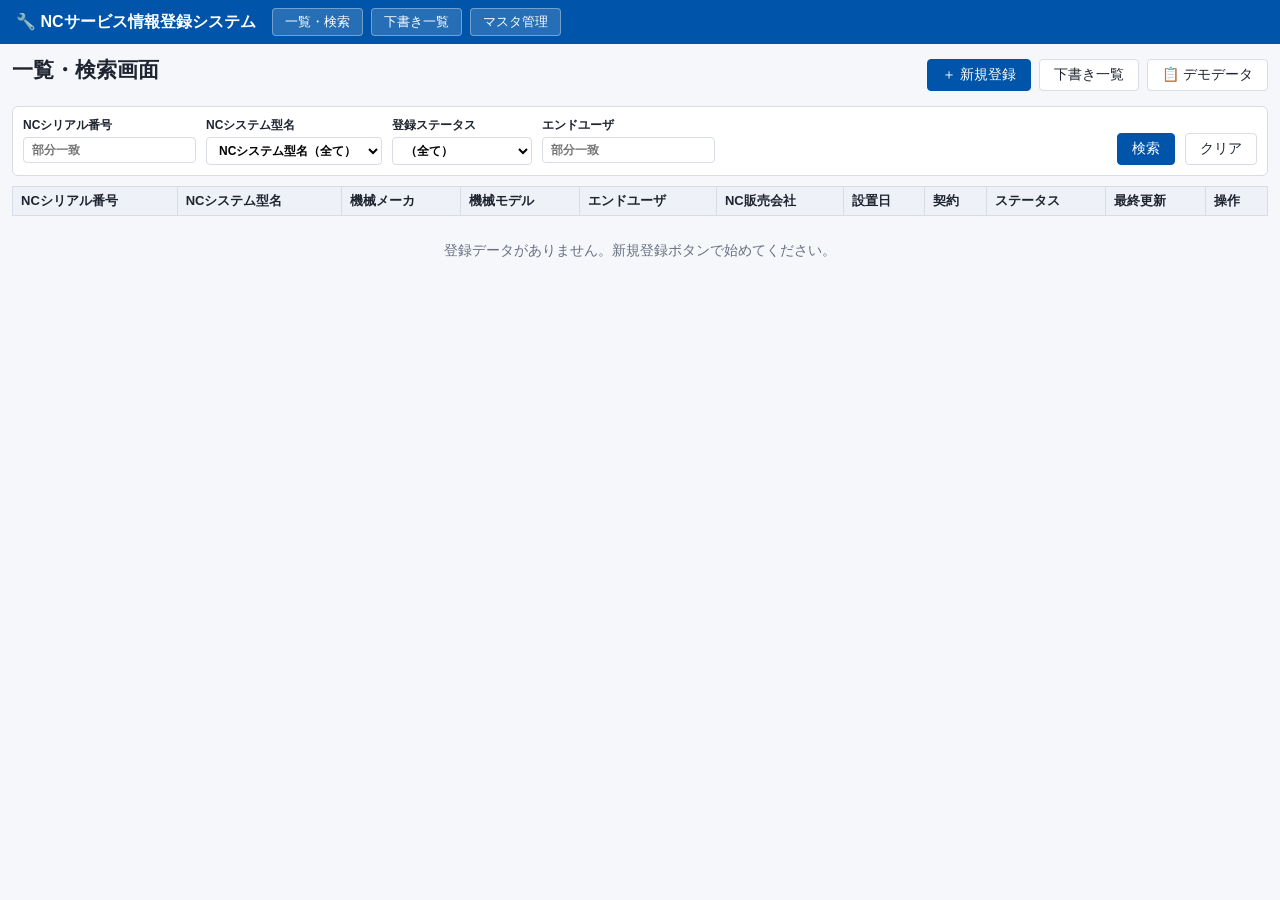
==== commit f9c8fb17: "Fix master toggle for base JSON masters; add demo data loader; add display_name to nc_system_master." ====
--- a/index.html
+++ b/index.html
@@ -28,6 +28,7 @@
     <div class="screen-header-actions">
       <button id="btn-new-reg" class="btn-primary">＋ 新規登録</button>
       <button id="btn-drafts-nav">下書き一覧</button>
+      <button id="btn-load-demo" title="デモデータを読み込みます">📋 デモデータ</button>
     </div>
   </div>
 
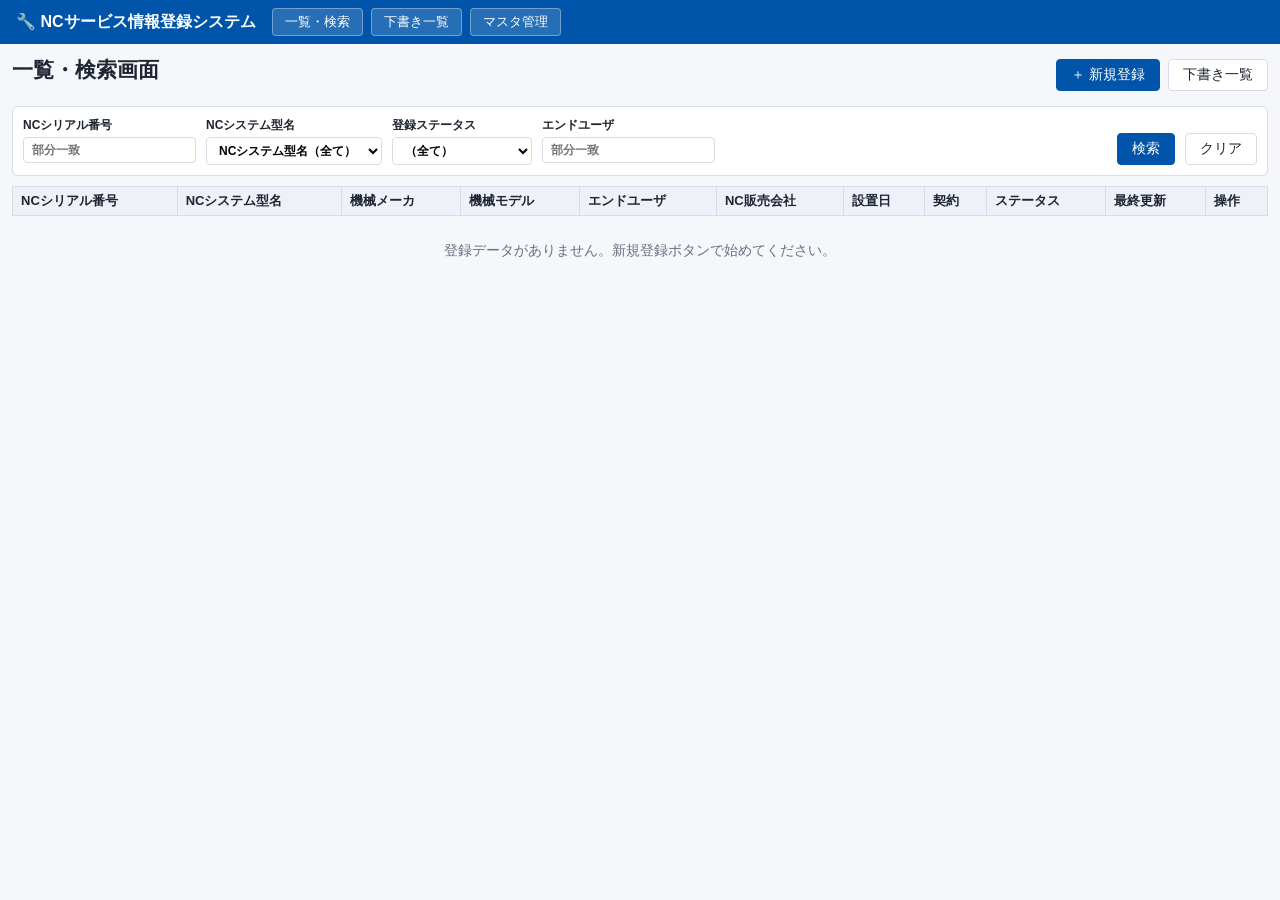
==== commit 4dcc0e97: "Revert all changes to original state Agent-Logs-Url: https://github.com/yoshidak1121-cmd/GDH_input-_" ====
--- a/index.html
+++ b/index.html
@@ -28,7 +28,6 @@
     <div class="screen-header-actions">
       <button id="btn-new-reg" class="btn-primary">＋ 新規登録</button>
       <button id="btn-drafts-nav">下書き一覧</button>
-      <button id="btn-load-demo" title="デモデータを読み込みます">📋 デモデータ</button>
     </div>
   </div>
 
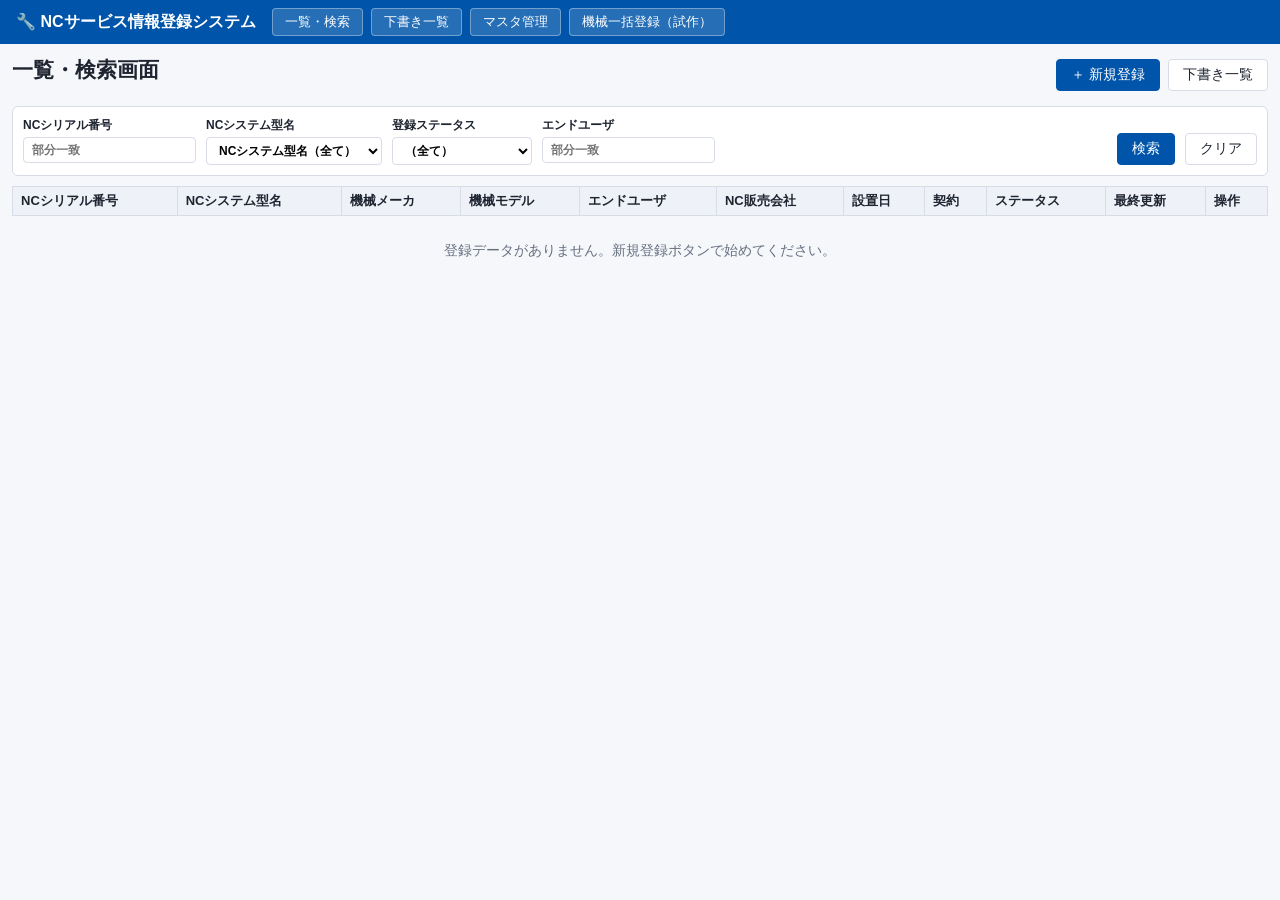
==== commit 8498024c: "feat: link machine bulk registration from main menu" ====
--- a/index.html
+++ b/index.html
@@ -14,6 +14,7 @@
     <button id="nav-list">一覧・検索</button>
     <button id="nav-drafts">下書き一覧</button>
     <button id="nav-masters">マスタ管理</button>
+    <button type="button" onclick="window.location.href='bulk_registration.html'">機械一括登録（試作）</button>
   </nav>
 </header>
 
